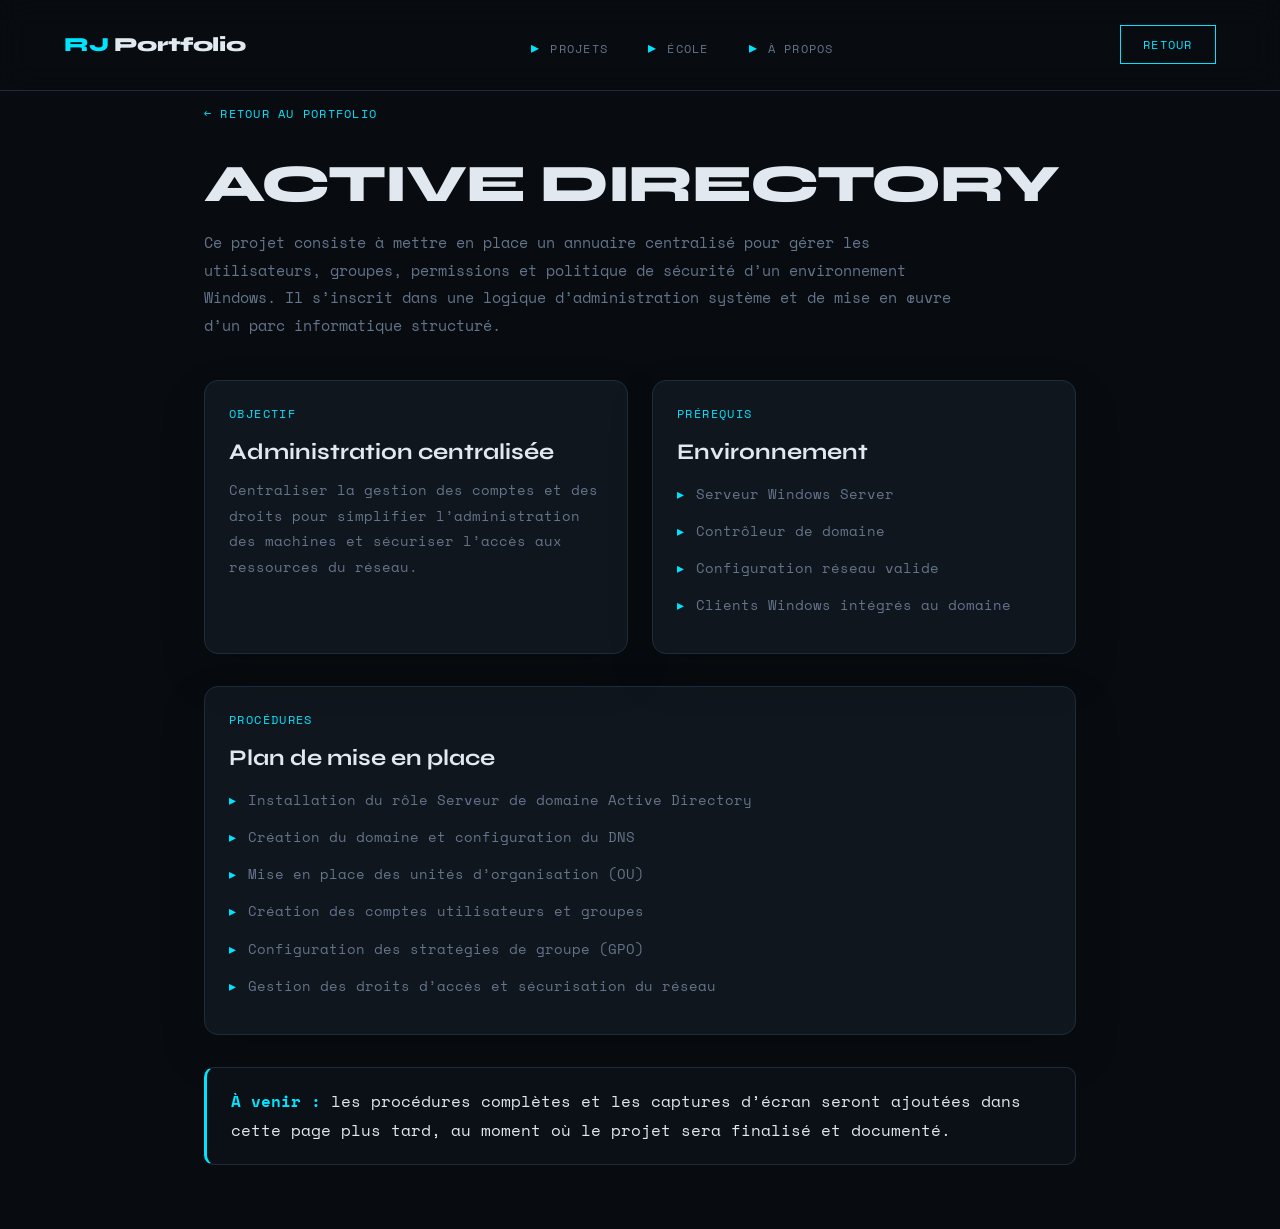
==== active-directory.html @ 0f555ddd "feat: update project links and add Active Directory project details" ====
<!DOCTYPE html>
<html lang="fr">
<head>
  <meta charset="UTF-8" />
  <meta name="viewport" content="width=device-width, initial-scale=1.0" />
  <title>ACTIVE DIRECTORY</title>
  <link rel="icon" type="image/png" href="RJ-portfolio.png" />
  <link rel="preconnect" href="https://fonts.googleapis.com" />
  <link href="https://fonts.googleapis.com/css2?family=Space+Mono:ital,wght@0,400;0,700;1,400&family=Syne:wght@400,600;700;800&display=swap" rel="stylesheet" />
  <style>
    *, *::before, *::after { box-sizing: border-box; margin: 0; padding: 0; }

    :root {
      --bg: #080c10;
      --bg2: #0d1117;
      --surface: #111820;
      --border: #1e2d3d;
      --accent: #00e5ff;
      --accent2: #7c3aed;
      --text: #e2e8f0;
      --muted: #64748b;
      --font-head: 'Syne', sans-serif;
      --font-mono: 'Space Mono', monospace;
      --transition: .2s ease;
    }

    html { scroll-behavior: smooth; }

    body {
      background: var(--bg);
      color: var(--text);
      font-family: var(--font-mono);
      min-height: 100vh;
      overflow-x: hidden;
    }

    ::-webkit-scrollbar { width: 4px; }
    ::-webkit-scrollbar-track { background: var(--bg); }
    ::-webkit-scrollbar-thumb { background: var(--border); }

    nav {
      position: fixed;
      top: 0; left: 0; right: 0;
      z-index: 100;
      display: flex;
      align-items: center;
      justify-content: space-between;
      padding: 1.2rem 4rem;
      background: rgba(8, 12, 16, .88);
      backdrop-filter: blur(16px);
      -webkit-backdrop-filter: blur(16px);
      border-bottom: 1px solid var(--border);
    }

    .nav-logo {
      font-family: var(--font-head);
      font-weight: 800;
      font-size: 1.25rem;
      letter-spacing: -.02em;
      color: var(--accent);
      text-decoration: none;
    }
    .nav-logo span { color: var(--text); }

    .nav-links {
      display: flex;
      gap: 2.5rem;
      list-style: none;
    }

    .nav-links a {
      font-size: .78rem;
      letter-spacing: .1em;
      text-transform: uppercase;
      color: var(--muted);
      text-decoration: none;
      transition: color var(--transition);
    }
    .nav-links a:hover { color: var(--accent); }

    .nav-cta {
      font-size: .78rem;
      letter-spacing: .1em;
      text-transform: uppercase;
      padding: .55rem 1.4rem;
      border: 1px solid var(--accent);
      color: var(--accent);
      background: transparent;
      text-decoration: none;
      transition: background var(--transition), color var(--transition);
    }
    .nav-cta:hover {
      background: var(--accent);
      color: var(--bg);
    }

    main {
      max-width: 1000px;
      margin: 0 auto;
      padding: 100px 4rem 4rem;
      min-height: 100vh;
    }

    .back-link {
      display: inline-flex;
      align-items: center;
      gap: 0.5rem;
      font-size: .78rem;
      letter-spacing: .1em;
      text-transform: uppercase;
      color: var(--accent);
      text-decoration: none;
      margin-bottom: 2rem;
      transition: gap var(--transition);
    }
    .back-link:hover { gap: 0.8rem; }

    h1 {
      font-family: var(--font-head);
      font-weight: 800;
      font-size: clamp(2.2rem, 5vw, 3.3rem);
      letter-spacing: -.02em;
      line-height: 1.1;
      margin-bottom: 1rem;
      color: var(--text);
    }

    .intro {
      color: var(--muted);
      font-size: .96rem;
      line-height: 1.8;
      margin-bottom: 2.5rem;
      max-width: 760px;
    }

    .grid {
      display: grid;
      grid-template-columns: repeat(auto-fit, minmax(240px, 1fr));
      gap: 1.5rem;
      margin: 2rem 0;
    }

    .card {
      background: rgba(17, 24, 32, 0.86);
      border: 1px solid var(--border);
      padding: 1.5rem;
      border-radius: 14px;
      box-shadow: 0 20px 45px rgba(0,0,0,0.18);
    }

    .card-label {
      color: var(--accent);
      font-size: .72rem;
      letter-spacing: .12em;
      text-transform: uppercase;
      margin-bottom: 1rem;
    }

    .card h2 {
      font-family: var(--font-head);
      font-size: 1.4rem;
      margin-bottom: .75rem;
      color: var(--text);
    }

    .card p, .card li {
      color: var(--muted);
      line-height: 1.8;
      font-size: .9rem;
    }

    ul {
      list-style: none;
      margin-top: 1rem;
    }

    li {
      position: relative;
      padding-left: 1.2rem;
      margin-bottom: .7rem;
    }

    li::before {
      content: '▸';
      position: absolute;
      left: 0;
      color: var(--accent);
    }

    .note {
      margin-top: 2rem;
      padding: 1.2rem 1.5rem;
      border: 1px solid var(--border);
      background: rgba(12, 18, 24, 0.8);
      border-left: 3px solid var(--accent);
      border-radius: 10px;
      color: var(--text);
      line-height: 1.8;
    }

    .note strong {
      color: var(--accent);
    }

    @media (max-width: 760px) {
      nav {
        flex-wrap: wrap;
        gap: 1rem;
        padding: 1rem 1.25rem;
      }

      .nav-links {
        gap: 1rem;
        flex-wrap: wrap;
      }

      main {
        padding: 100px 1.25rem 2rem;
      }
    }
  </style>
</head>
<body>
  <nav>
    <a href="index.html" class="nav-logo">RJ <span>Portfolio</span></a>
    <ul class="nav-links">
      <li><a href="index.html#projects">Projets</a></li>
      <li><a href="index.html#school">École</a></li>
      <li><a href="index.html#about">À propos</a></li>
    </ul>
    <a href="index.html" class="nav-cta">Retour</a>
  </nav>

  <main>
    <a href="index.html" class="back-link">← Retour au portfolio</a>

    <h1>ACTIVE DIRECTORY</h1>
    <p class="intro">
      Ce projet consiste à mettre en place un annuaire centralisé pour gérer les utilisateurs,
      groupes, permissions et politique de sécurité d’un environnement Windows. Il s’inscrit dans
      une logique d’administration système et de mise en œuvre d’un parc informatique structuré.
    </p>

    <div class="grid">
      <article class="card">
        <div class="card-label">Objectif</div>
        <h2>Administration centralisée</h2>
        <p>
          Centraliser la gestion des comptes et des droits pour simplifier l’administration
          des machines et sécuriser l’accès aux ressources du réseau.
        </p>
      </article>

      <article class="card">
        <div class="card-label">Prérequis</div>
        <h2>Environnement</h2>
        <ul>
          <li>Serveur Windows Server</li>
          <li>Contrôleur de domaine</li>
          <li>Configuration réseau valide</li>
          <li>Clients Windows intégrés au domaine</li>
        </ul>
      </article>
    </div>

    <article class="card">
      <div class="card-label">Procédures</div>
      <h2>Plan de mise en place</h2>
      <ul>
        <li>Installation du rôle Serveur de domaine Active Directory</li>
        <li>Création du domaine et configuration du DNS</li>
        <li>Mise en place des unités d’organisation (OU)</li>
        <li>Création des comptes utilisateurs et groupes</li>
        <li>Configuration des stratégies de groupe (GPO)</li>
        <li>Gestion des droits d’accès et sécurisation du réseau</li>
      </ul>
    </article>

    <div class="note">
      <strong>À venir :</strong> les procédures complètes et les captures d’écran seront ajoutées dans cette page
      plus tard, au moment où le projet sera finalisé et documenté.
    </div>
  </main>
</body>
</html>
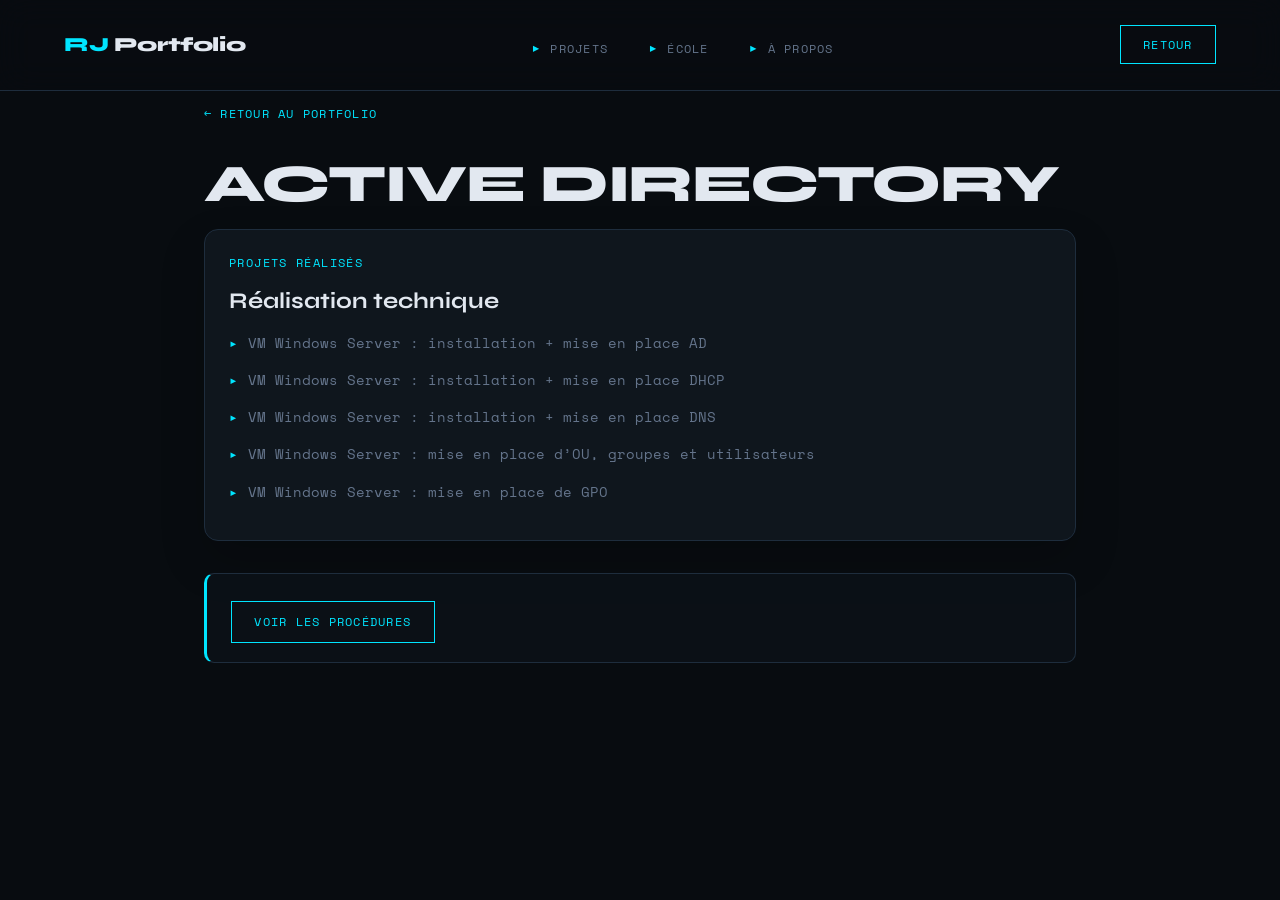
==== commit 06a2a4ea: "feat: update Active Directory project details and procedures, remove old project page" ====
--- a/active-directory.html
+++ b/active-directory.html
@@ -235,50 +235,22 @@
     <a href="index.html" class="back-link">← Retour au portfolio</a>
 
     <h1>ACTIVE DIRECTORY</h1>
-    <p class="intro">
-      Ce projet consiste à mettre en place un annuaire centralisé pour gérer les utilisateurs,
-      groupes, permissions et politique de sécurité d’un environnement Windows. Il s’inscrit dans
-      une logique d’administration système et de mise en œuvre d’un parc informatique structuré.
-    </p>
-
-    <div class="grid">
-      <article class="card">
-        <div class="card-label">Objectif</div>
-        <h2>Administration centralisée</h2>
-        <p>
-          Centraliser la gestion des comptes et des droits pour simplifier l’administration
-          des machines et sécuriser l’accès aux ressources du réseau.
-        </p>
-      </article>
-
-      <article class="card">
-        <div class="card-label">Prérequis</div>
-        <h2>Environnement</h2>
-        <ul>
-          <li>Serveur Windows Server</li>
-          <li>Contrôleur de domaine</li>
-          <li>Configuration réseau valide</li>
-          <li>Clients Windows intégrés au domaine</li>
-        </ul>
-      </article>
-    </div>
 
     <article class="card">
-      <div class="card-label">Procédures</div>
-      <h2>Plan de mise en place</h2>
+      <div class="card-label">Projets réalisés</div>
+      <h2>Réalisation technique</h2>
       <ul>
-        <li>Installation du rôle Serveur de domaine Active Directory</li>
-        <li>Création du domaine et configuration du DNS</li>
-        <li>Mise en place des unités d’organisation (OU)</li>
-        <li>Création des comptes utilisateurs et groupes</li>
-        <li>Configuration des stratégies de groupe (GPO)</li>
-        <li>Gestion des droits d’accès et sécurisation du réseau</li>
+        <li>VM Windows Server : installation + mise en place AD</li>
+        <li>VM Windows Server : installation + mise en place DHCP</li>
+        <li>VM Windows Server : installation + mise en place DNS</li>
+        <li>VM Windows Server : mise en place d’OU, groupes et utilisateurs</li>
+        <li>VM Windows Server : mise en place de GPO</li>
       </ul>
     </article>
 
     <div class="note">
-      <strong>À venir :</strong> les procédures complètes et les captures d’écran seront ajoutées dans cette page
-      plus tard, au moment où le projet sera finalisé et documenté.
+        <a href="procedures.html" class="nav-cta" style="display: inline-block; margin-top: .5rem;">Voir les procédures</a>
+      </p>
     </div>
   </main>
 </body>
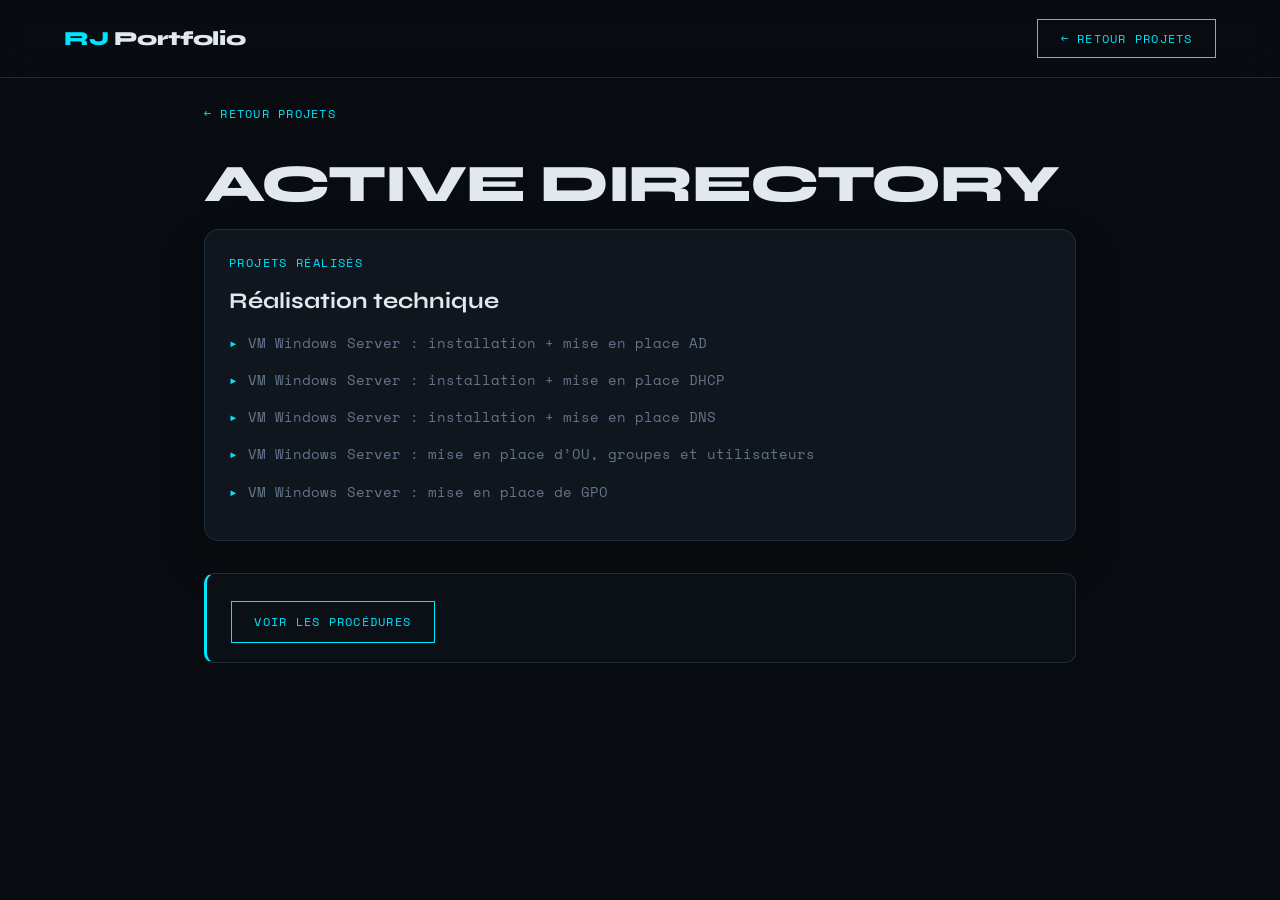
==== commit d17e8e22: "feat: update navigation links to direct to projects section" ====
--- a/active-directory.html
+++ b/active-directory.html
@@ -223,16 +223,11 @@
 <body>
   <nav>
     <a href="index.html" class="nav-logo">RJ <span>Portfolio</span></a>
-    <ul class="nav-links">
-      <li><a href="index.html#projects">Projets</a></li>
-      <li><a href="index.html#school">École</a></li>
-      <li><a href="index.html#about">À propos</a></li>
-    </ul>
-    <a href="index.html" class="nav-cta">Retour</a>
+    <a href="index.html?section=projects" class="nav-cta">← Retour Projets</a>
   </nav>
 
   <main>
-    <a href="index.html" class="back-link">← Retour au portfolio</a>
+    <a href="index.html?section=projects" class="back-link">← Retour Projets</a>
 
     <h1>ACTIVE DIRECTORY</h1>
 
